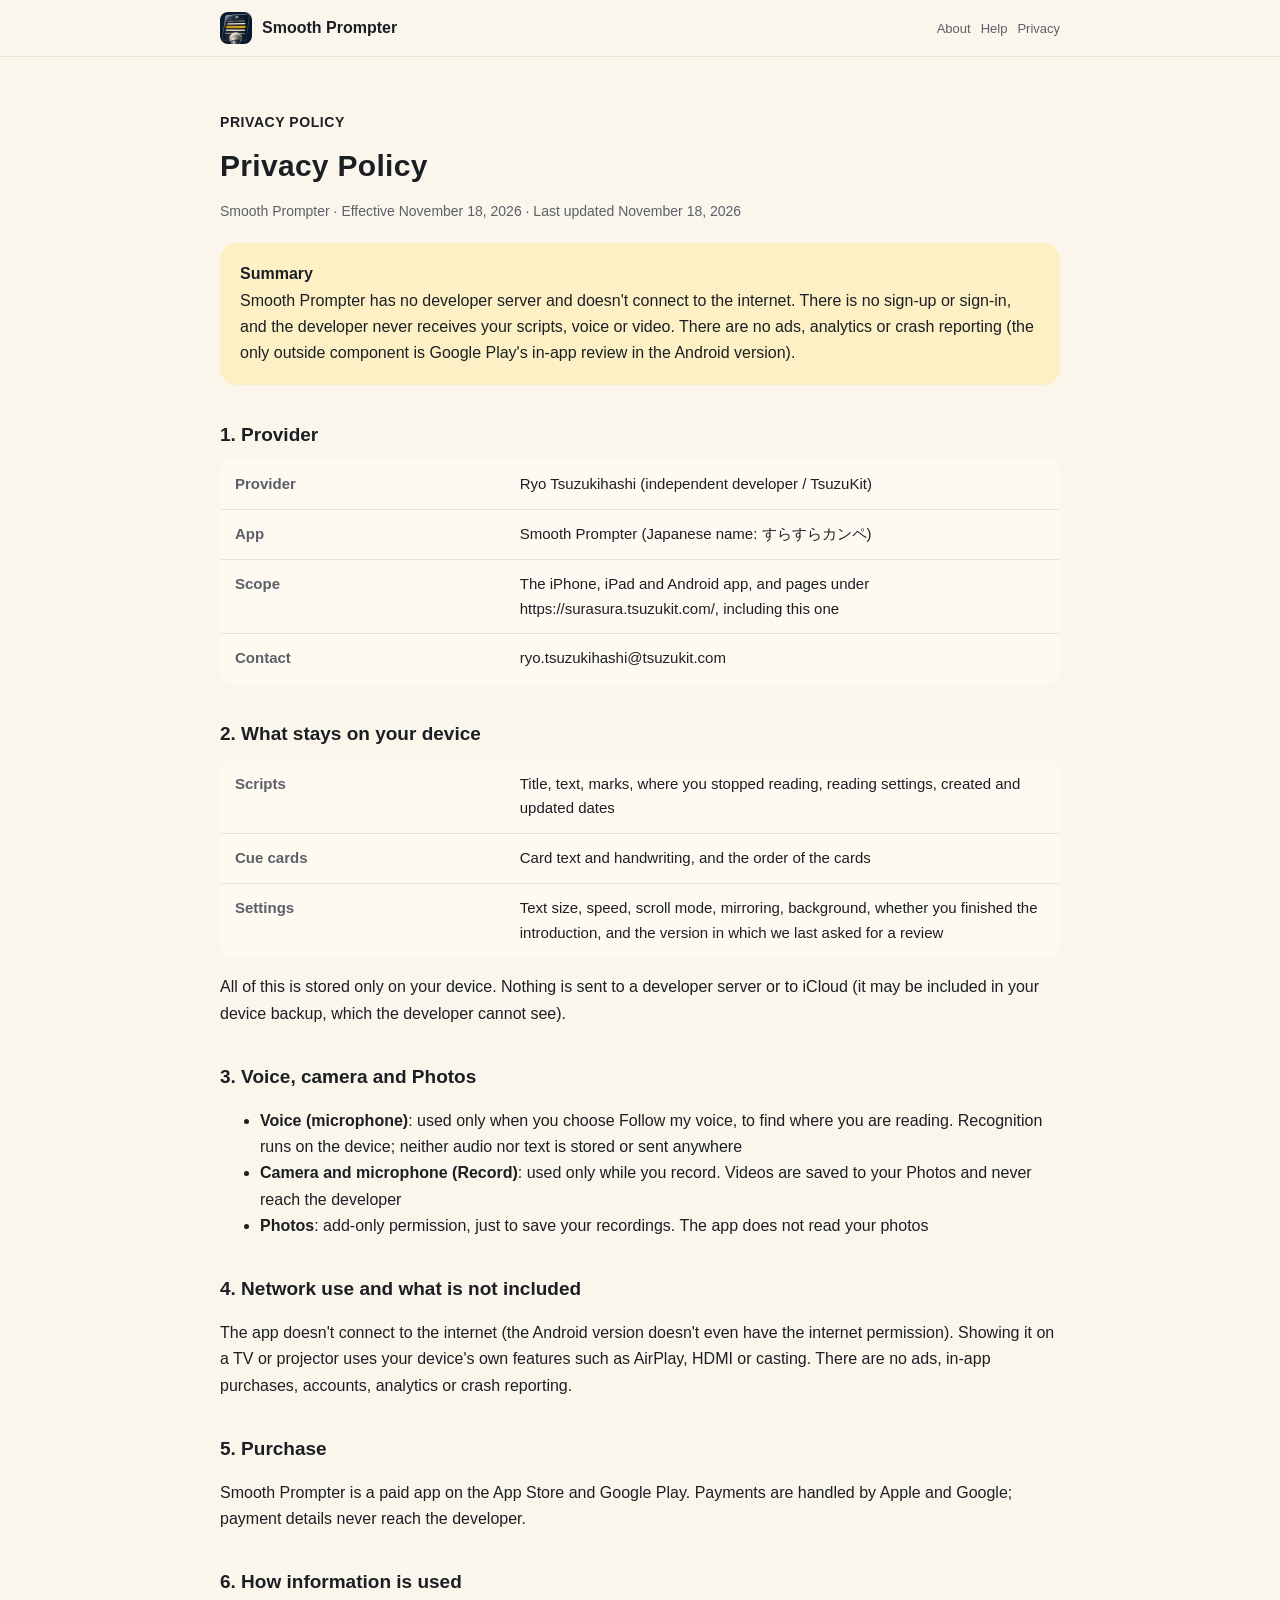
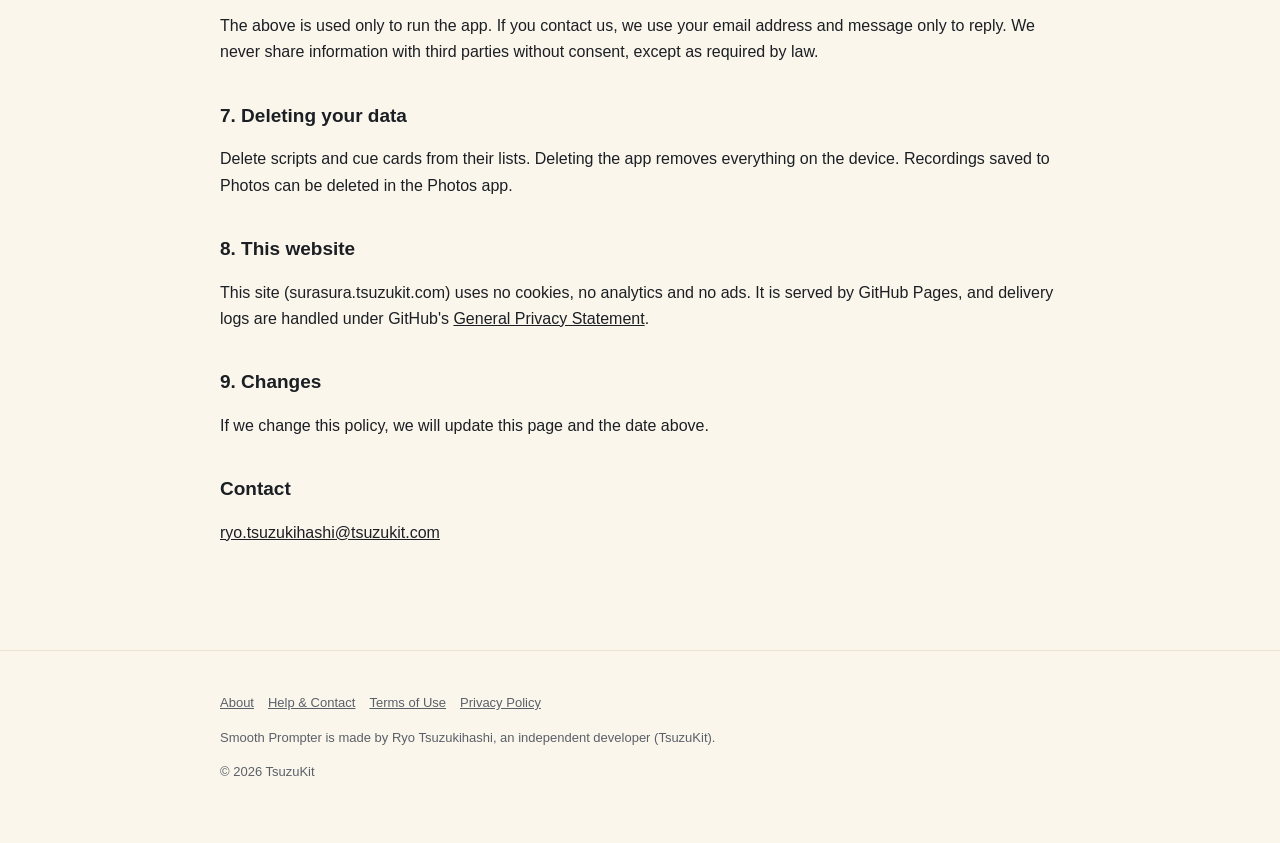
==== privacy.html @ 14851911 "すらすらカンペのサイトを公開" ====
<!DOCTYPE html>
<html lang="ja" data-title-ja="プライバシーポリシー - すらすらカンペ" data-title-en="Privacy Policy - Smooth Prompter">
<head>
<meta charset="UTF-8">
<meta name="viewport" content="width=device-width, initial-scale=1">
<script>(function(){var l=navigator.languages&&navigator.languages.length?navigator.languages:[navigator.language||"ja"],p="en";for(var i=0;i<l.length;i++){var c=String(l[i]).toLowerCase();if(c.indexOf("ja")===0){p="ja";break}if(c.indexOf("en")===0){p="en";break}}var d=document.documentElement;d.lang=p;var t=d.getAttribute("data-title-"+p);if(t){document.title=t}})();</script>
<title>プライバシーポリシー - すらすらカンペ</title>
<meta name="description" content="すらすらカンペのプライバシーポリシー。開発者は個人情報を集めません。原稿・カンペ・設定は端末の中だけに置き、声の聞き取りも端末の中で行います。 / Privacy Policy for Smooth Prompter. The developer collects no personal information. Scripts, cue cards and settings stay on your device, and voice following runs on the device.">
<meta property="og:title" content="プライバシーポリシー - すらすらカンペ">
<meta property="og:description" content="すらすらカンペのプライバシーポリシー。開発者は個人情報を集めません。原稿・カンペ・設定は端末の中だけに置き、声の聞き取りも端末の中で行います。">
<meta property="og:type" content="website">
<meta property="og:url" content="https://surasura.tsuzukit.com/privacy.html">
<meta property="og:image" content="https://surasura.tsuzukit.com/assets/og.jpg">
<link rel="icon" href="assets/icon.png">
<link rel="apple-touch-icon" href="assets/icon.png">
<link rel="stylesheet" href="style.css">
</head>
<body>
<div data-l="ja" lang="ja">
<header class="site"><div class="wrap">
<a class="brand" href="./"><img src="assets/icon.png" alt="" width="32" height="32">すらすらカンペ</a>
<nav class="site"><a href="./">紹介</a><a href="support.html">使い方</a><a href="privacy.html">プライバシー</a></nav>
</div></header>
<main class="wrap">
<article class="doc">
<p class="eyebrow">PRIVACY POLICY</p>
<h1>プライバシーポリシー</h1>
<p class="meta">すらすらカンペ／制定日 2026年11月18日／改定日 2026年11月18日</p>
<div class="summary"><strong>このポリシーの要旨</strong><br>すらすらカンペは、開発者のサーバーを持たず、通信もしないアプリです。アカウント登録やログインはなく、開発者があなたの原稿・声・映像を受け取ることはありません。広告、分析ツール、クラッシュを報告する仕組みは入れていません（外部の部品は、Android 版で評価のお願いの枠を出す Google Play のアプリ内レビューだけです）。</div>
<h2>1. 提供者</h2>
<table>
<tr><th>提供者</th><td>續橋涼（個人開発者 / TsuzuKit）</td></tr>
<tr><th>アプリ名</th><td>すらすらカンペ（英語名 Smooth Prompter）</td></tr>
<tr><th>対象</th><td>iPhone・iPad・Android 向けアプリと、このページを含む https://surasura.tsuzukit.com/ 配下のページ</td></tr>
<tr><th>連絡先</th><td>ryo.tsuzukihashi@tsuzukit.com</td></tr>
</table>
<h2>2. 端末の中で扱うもの</h2>
<table>
<tr><th>原稿</th><td>題・本文・印・最後に読んだ位置・読む設定・作った日と直した日</td></tr>
<tr><th>カンペ</th><td>カードの字と手書きの絵、カードの並び</td></tr>
<tr><th>アプリの設定</th><td>字の大きさ・速さ・流し方・反転・地の色・案内を終えたかどうか・レビューのお願いを出した版</td></tr>
</table>
<p>これらは端末の中にだけ保存します。開発者のサーバーや iCloud には送りません（端末のバックアップに入ることはありますが、開発者は見られません）。</p>
<h2>3. 声・カメラ・写真</h2>
<ul>
<li><strong>声（マイク）</strong>: ［声に合わせる］を選んだときだけ、読んでいる所を知るために聞き取ります。聞き取りは端末の中だけで行い、声も文字も保存せず、外へ送りません</li>
<li><strong>カメラとマイク（撮る）</strong>: ［撮る］で録画するあいだだけ使います。撮った動画は端末の写真に保存し、開発者には届きません</li>
<li><strong>写真</strong>: 撮った動画を保存するためだけに、追加の許可を求めます。写真を読むことはしません</li>
</ul>
<h2>4. 通信と、入れていないもの</h2>
<p>本アプリは通信をしません（Android 版はインターネットの権限も持ちません）。テレビやプロジェクターへの表示は、AirPlay・HDMI・キャストなど端末の機能で行います。広告・アプリ内課金・アカウント登録・分析ツール・クラッシュの報告は入れていません。</p>
<h2>5. 購入</h2>
<p>本アプリは App Store と Google Play の有料アプリです。お支払いは Apple・Google が処理し、支払いの情報は開発者には届きません。</p>
<h2>6. 情報を使う目的</h2>
<p>上のものは、アプリを動かすためだけに使います。お問い合わせをいただいたときは、メールアドレスと内容をお返事のためだけに使います。法令にもとづく場合を除き、本人の同意なく第三者に渡すことはありません。</p>
<h2>7. 消したいとき</h2>
<p>原稿とカンペは一覧から消せます。アプリを消すと、端末の中のものはすべて消えます。写真に保存した動画は、写真のアプリから消せます。</p>
<h2>8. このウェブサイトについて</h2>
<p>このサイト（surasura.tsuzukit.com）は、Cookie も、アクセスを計測する仕組みも、広告も使っていません。サイトは GitHub Pages で配信しており、配信の記録は GitHub の <a href="https://docs.github.com/ja/site-policy/privacy-policies/github-general-privacy-statement">プライバシーについての声明</a> に沿って扱われます。</p>
<h2>9. 改定</h2>
<p>このポリシーを変えるときは、このページを書きかえ、上の改定日を新しくします。</p>
<h2>お問い合わせ</h2>
<p><a href="mailto:ryo.tsuzukihashi@tsuzukit.com">ryo.tsuzukihashi@tsuzukit.com</a></p>
</article>
</main>
<footer class="site"><div class="wrap">
<p><a href="./">紹介</a><a href="support.html">使い方とお問い合わせ</a><a href="terms.html">利用規約</a><a href="privacy.html">プライバシーポリシー</a></p>
<p>すらすらカンペは、個人開発者の續橋涼（TsuzuKit）が作っているアプリです。</p>
<p>© 2026 TsuzuKit</p>
</div></footer>
</div>
<div data-l="en" lang="en">
<header class="site"><div class="wrap">
<a class="brand" href="./"><img src="assets/icon.png" alt="" width="32" height="32">Smooth Prompter</a>
<nav class="site"><a href="./">About</a><a href="support.html">Help</a><a href="privacy.html">Privacy</a></nav>
</div></header>
<main class="wrap">
<article class="doc">
<p class="eyebrow">PRIVACY POLICY</p>
<h1>Privacy Policy</h1>
<p class="meta">Smooth Prompter · Effective November 18, 2026 · Last updated November 18, 2026</p>
<div class="summary"><strong>Summary</strong><br>Smooth Prompter has no developer server and doesn't connect to the internet. There is no sign-up or sign-in, and the developer never receives your scripts, voice or video. There are no ads, analytics or crash reporting (the only outside component is Google Play's in-app review in the Android version).</div>
<h2>1. Provider</h2>
<table>
<tr><th>Provider</th><td>Ryo Tsuzukihashi (independent developer / TsuzuKit)</td></tr>
<tr><th>App</th><td>Smooth Prompter (Japanese name: すらすらカンペ)</td></tr>
<tr><th>Scope</th><td>The iPhone, iPad and Android app, and pages under https://surasura.tsuzukit.com/, including this one</td></tr>
<tr><th>Contact</th><td>ryo.tsuzukihashi@tsuzukit.com</td></tr>
</table>
<h2>2. What stays on your device</h2>
<table>
<tr><th>Scripts</th><td>Title, text, marks, where you stopped reading, reading settings, created and updated dates</td></tr>
<tr><th>Cue cards</th><td>Card text and handwriting, and the order of the cards</td></tr>
<tr><th>Settings</th><td>Text size, speed, scroll mode, mirroring, background, whether you finished the introduction, and the version in which we last asked for a review</td></tr>
</table>
<p>All of this is stored only on your device. Nothing is sent to a developer server or to iCloud (it may be included in your device backup, which the developer cannot see).</p>
<h2>3. Voice, camera and Photos</h2>
<ul>
<li><strong>Voice (microphone)</strong>: used only when you choose Follow my voice, to find where you are reading. Recognition runs on the device; neither audio nor text is stored or sent anywhere</li>
<li><strong>Camera and microphone (Record)</strong>: used only while you record. Videos are saved to your Photos and never reach the developer</li>
<li><strong>Photos</strong>: add-only permission, just to save your recordings. The app does not read your photos</li>
</ul>
<h2>4. Network use and what is not included</h2>
<p>The app doesn't connect to the internet (the Android version doesn't even have the internet permission). Showing it on a TV or projector uses your device's own features such as AirPlay, HDMI or casting. There are no ads, in-app purchases, accounts, analytics or crash reporting.</p>
<h2>5. Purchase</h2>
<p>Smooth Prompter is a paid app on the App Store and Google Play. Payments are handled by Apple and Google; payment details never reach the developer.</p>
<h2>6. How information is used</h2>
<p>The above is used only to run the app. If you contact us, we use your email address and message only to reply. We never share information with third parties without consent, except as required by law.</p>
<h2>7. Deleting your data</h2>
<p>Delete scripts and cue cards from their lists. Deleting the app removes everything on the device. Recordings saved to Photos can be deleted in the Photos app.</p>
<h2>8. This website</h2>
<p>This site (surasura.tsuzukit.com) uses no cookies, no analytics and no ads. It is served by GitHub Pages, and delivery logs are handled under GitHub's <a href="https://docs.github.com/en/site-policy/privacy-policies/github-general-privacy-statement">General Privacy Statement</a>.</p>
<h2>9. Changes</h2>
<p>If we change this policy, we will update this page and the date above.</p>
<h2>Contact</h2>
<p><a href="mailto:ryo.tsuzukihashi@tsuzukit.com">ryo.tsuzukihashi@tsuzukit.com</a></p>
</article>
</main>
<footer class="site"><div class="wrap">
<p><a href="./">About</a><a href="support.html">Help & Contact</a><a href="terms.html">Terms of Use</a><a href="privacy.html">Privacy Policy</a></p>
<p>Smooth Prompter is made by Ryo Tsuzukihashi, an independent developer (TsuzuKit).</p>
<p>© 2026 TsuzuKit</p>
</div></footer>
</div>
</body>
</html>
---- style.css ----
/* すらすらカンペ — 生成りの地・炭の文字・山吹の読む位置の線（アプリの Theme と同じ。山吹は印だけ。押すものは炭） */
:root {
  --paper: #fbf6ec; --card: #fffaf1; --ink: #1b1f24; --sub: #5b6068; --line: #ece3d2;
  --vermilion: #1b1f24; --vermilion-soft: #fdf0c4; --navy: #1b1f24; --correct: #8a6a00;
}
@media (prefers-color-scheme: dark) {
  :root { --paper: #111418; --card: #1a1e24; --ink: #fbf6ec; --sub: #b4b8bf; --line: #2b3038;
    --vermilion: #f2b705; --vermilion-soft: #3a3010; --navy: #fbf6ec; --correct: #f2b705; }
}
* { box-sizing: border-box; }
html { -webkit-text-size-adjust: 100%; }
body { margin: 0; background: var(--paper); color: var(--ink); line-height: 1.8;
  font-family: -apple-system, BlinkMacSystemFont, "Hiragino Sans", "Hiragino Kaku Gothic ProN", "Noto Sans JP", sans-serif; }
a { color: var(--navy); }
.wrap { max-width: 880px; margin: 0 auto; padding: 0 20px; }
header.site { border-bottom: 1px solid var(--line); background: var(--paper); position: sticky; top: 0; z-index: 5; }
header.site .wrap { display: flex; align-items: center; gap: 16px; min-height: 56px; }
.brand { display: flex; align-items: center; gap: 10px; font-weight: 800; text-decoration: none; color: var(--ink); margin-right: auto; }
.brand img { width: 32px; height: 32px; border-radius: 8px; }
nav.site a { font-size: 14px; text-decoration: none; color: var(--sub); margin-left: 14px; white-space: nowrap; }
nav.site a:hover { color: var(--ink); }
.hero { padding: 56px 0 40px; display: grid; gap: 32px; align-items: center; }
@media (min-width: 760px) { .hero { grid-template-columns: 1.1fr 0.9fr; } }
.eyebrow { color: var(--vermilion); font-weight: 700; font-size: 14px; letter-spacing: 0.04em; }
h1 { font-size: clamp(30px, 6vw, 46px); line-height: 1.35; margin: 8px 0 16px; letter-spacing: 0.01em; }
h2 { font-size: 24px; margin: 56px 0 16px; line-height: 1.5; }
h3 { font-size: 17px; margin: 0 0 6px; }
.lead { font-size: 17px; color: var(--sub); }
.cta { display: inline-block; margin-top: 20px; background: var(--vermilion); color: #ffffff; font-weight: 700; text-decoration: none;
  padding: 14px 26px; border-radius: 16px; }
.note { font-size: 13px; color: var(--sub); }
.hero img { width: 100%; max-width: 320px; height: auto; justify-self: center; }
.grid { display: grid; gap: 14px; }
@media (min-width: 700px) { .grid.two { grid-template-columns: 1fr 1fr; } .grid.three { grid-template-columns: repeat(3, 1fr); } }
.card { background: var(--card); border: 1px solid var(--line); border-radius: 18px; padding: 20px; }
.card.em { background: var(--vermilion-soft); border-color: transparent; }
.steps { counter-reset: step; }
.steps .card { position: relative; padding-left: 62px; }
.steps .card::before { counter-increment: step; content: counter(step); position: absolute; left: 18px; top: 18px; width: 32px; height: 32px;
  border-radius: 50%; border: 2.5px solid var(--vermilion); color: var(--vermilion); font-weight: 800; display: grid; place-items: center; }
table { width: 100%; border-collapse: collapse; background: var(--card); border: 1px solid var(--line); border-radius: 14px; overflow: hidden; }
th, td { text-align: left; padding: 12px 14px; border-bottom: 1px solid var(--line); vertical-align: top; font-size: 15px; }
th { width: 34%; color: var(--sub); font-weight: 600; }
tr:last-child th, tr:last-child td { border-bottom: none; }
.doc { padding: 40px 0 24px; }
.doc h1 { font-size: 30px; }
.doc h2 { font-size: 19px; margin: 36px 0 10px; }
.doc .meta { color: var(--sub); font-size: 14px; }
.doc .summary { background: var(--vermilion-soft); border-radius: 16px; padding: 18px 20px; margin: 20px 0; }
details { background: var(--card); border: 1px solid var(--line); border-radius: 14px; padding: 14px 18px; }
details + details { margin-top: 10px; }
summary { font-weight: 700; cursor: pointer; }
footer.site { border-top: 1px solid var(--line); margin-top: 64px; padding: 28px 0 48px; color: var(--sub); font-size: 13px; }
footer.site a { color: var(--sub); margin-right: 14px; }
.qid { font-family: ui-monospace, SFMono-Regular, Menlo, monospace; background: var(--card); border: 1px solid var(--line);
  border-radius: 8px; padding: 2px 8px; }
/* 端末の言語に合うほうだけ見せる（build.py が両方を1ページに入れる） */
html[lang="ja"] [data-l="en"], html[lang="en"] [data-l="ja"] { display: none; }
[lang="en"] { line-height: 1.65; }
[lang="en"] h1 { line-height: 1.2; }
[lang="en"] nav.site a { font-size: 13px; margin-left: 10px; }
@media (max-width: 480px) { nav.site a { font-size: 12px; margin-left: 8px; } header.site .wrap { gap: 4px; } .brand { gap: 7px; font-size: 15px; } }
.brand { white-space: nowrap; flex-shrink: 0; }
/* 幅の狭い画面では、上の帯の「紹介」を出さない（左のアプリ名が同じ行き先） */
@media (max-width: 480px) { nav.site a:first-child { display: none; } }
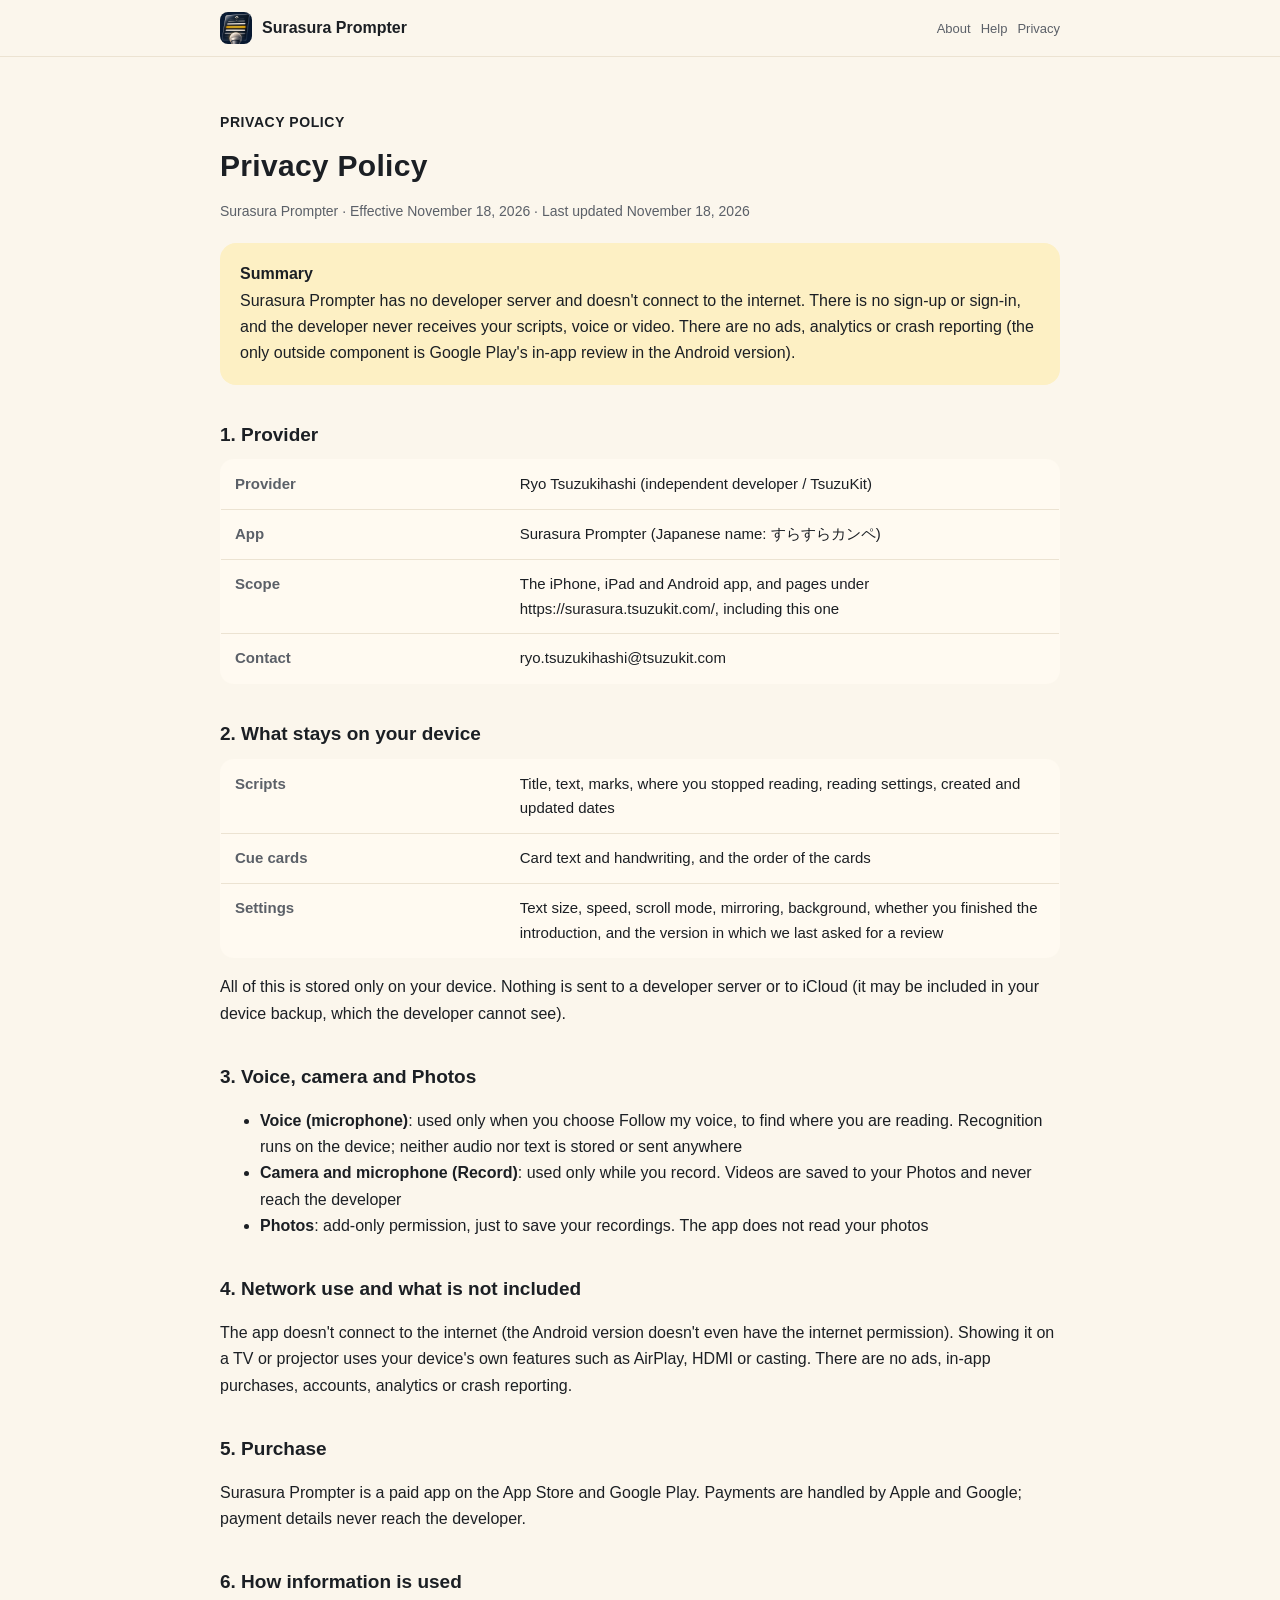
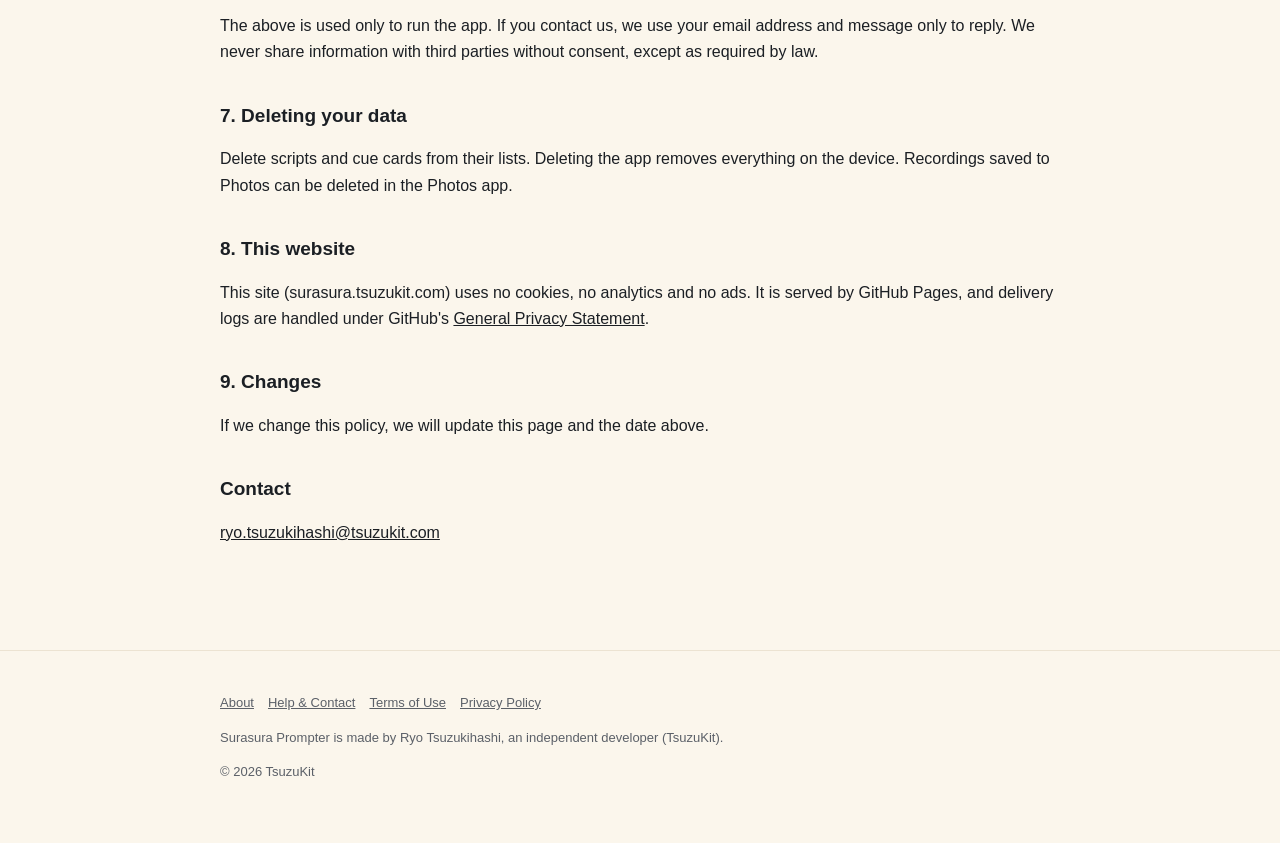
==== commit 08b52f54: "英語の名前を Surasura Prompter に" ====
--- a/privacy.html
+++ b/privacy.html
@@ -1,11 +1,11 @@
 <!DOCTYPE html>
-<html lang="ja" data-title-ja="プライバシーポリシー - すらすらカンペ" data-title-en="Privacy Policy - Smooth Prompter">
+<html lang="ja" data-title-ja="プライバシーポリシー - すらすらカンペ" data-title-en="Privacy Policy - Surasura Prompter">
 <head>
 <meta charset="UTF-8">
 <meta name="viewport" content="width=device-width, initial-scale=1">
 <script>(function(){var l=navigator.languages&&navigator.languages.length?navigator.languages:[navigator.language||"ja"],p="en";for(var i=0;i<l.length;i++){var c=String(l[i]).toLowerCase();if(c.indexOf("ja")===0){p="ja";break}if(c.indexOf("en")===0){p="en";break}}var d=document.documentElement;d.lang=p;var t=d.getAttribute("data-title-"+p);if(t){document.title=t}})();</script>
 <title>プライバシーポリシー - すらすらカンペ</title>
-<meta name="description" content="すらすらカンペのプライバシーポリシー。開発者は個人情報を集めません。原稿・カンペ・設定は端末の中だけに置き、声の聞き取りも端末の中で行います。 / Privacy Policy for Smooth Prompter. The developer collects no personal information. Scripts, cue cards and settings stay on your device, and voice following runs on the device.">
+<meta name="description" content="すらすらカンペのプライバシーポリシー。開発者は個人情報を集めません。原稿・カンペ・設定は端末の中だけに置き、声の聞き取りも端末の中で行います。 / Privacy Policy for Surasura Prompter. The developer collects no personal information. Scripts, cue cards and settings stay on your device, and voice following runs on the device.">
 <meta property="og:title" content="プライバシーポリシー - すらすらカンペ">
 <meta property="og:description" content="すらすらカンペのプライバシーポリシー。開発者は個人情報を集めません。原稿・カンペ・設定は端末の中だけに置き、声の聞き取りも端末の中で行います。">
 <meta property="og:type" content="website">
@@ -30,7 +30,7 @@
 <h2>1. 提供者</h2>
 <table>
 <tr><th>提供者</th><td>續橋涼（個人開発者 / TsuzuKit）</td></tr>
-<tr><th>アプリ名</th><td>すらすらカンペ（英語名 Smooth Prompter）</td></tr>
+<tr><th>アプリ名</th><td>すらすらカンペ（英語名 Surasura Prompter）</td></tr>
 <tr><th>対象</th><td>iPhone・iPad・Android 向けアプリと、このページを含む https://surasura.tsuzukit.com/ 配下のページ</td></tr>
 <tr><th>連絡先</th><td>ryo.tsuzukihashi@tsuzukit.com</td></tr>
 </table>
@@ -71,19 +71,19 @@
 </div>
 <div data-l="en" lang="en">
 <header class="site"><div class="wrap">
-<a class="brand" href="./"><img src="assets/icon.png" alt="" width="32" height="32">Smooth Prompter</a>
+<a class="brand" href="./"><img src="assets/icon.png" alt="" width="32" height="32">Surasura Prompter</a>
 <nav class="site"><a href="./">About</a><a href="support.html">Help</a><a href="privacy.html">Privacy</a></nav>
 </div></header>
 <main class="wrap">
 <article class="doc">
 <p class="eyebrow">PRIVACY POLICY</p>
 <h1>Privacy Policy</h1>
-<p class="meta">Smooth Prompter · Effective November 18, 2026 · Last updated November 18, 2026</p>
-<div class="summary"><strong>Summary</strong><br>Smooth Prompter has no developer server and doesn't connect to the internet. There is no sign-up or sign-in, and the developer never receives your scripts, voice or video. There are no ads, analytics or crash reporting (the only outside component is Google Play's in-app review in the Android version).</div>
+<p class="meta">Surasura Prompter · Effective November 18, 2026 · Last updated November 18, 2026</p>
+<div class="summary"><strong>Summary</strong><br>Surasura Prompter has no developer server and doesn't connect to the internet. There is no sign-up or sign-in, and the developer never receives your scripts, voice or video. There are no ads, analytics or crash reporting (the only outside component is Google Play's in-app review in the Android version).</div>
 <h2>1. Provider</h2>
 <table>
 <tr><th>Provider</th><td>Ryo Tsuzukihashi (independent developer / TsuzuKit)</td></tr>
-<tr><th>App</th><td>Smooth Prompter (Japanese name: すらすらカンペ)</td></tr>
+<tr><th>App</th><td>Surasura Prompter (Japanese name: すらすらカンペ)</td></tr>
 <tr><th>Scope</th><td>The iPhone, iPad and Android app, and pages under https://surasura.tsuzukit.com/, including this one</td></tr>
 <tr><th>Contact</th><td>ryo.tsuzukihashi@tsuzukit.com</td></tr>
 </table>
@@ -103,7 +103,7 @@
 <h2>4. Network use and what is not included</h2>
 <p>The app doesn't connect to the internet (the Android version doesn't even have the internet permission). Showing it on a TV or projector uses your device's own features such as AirPlay, HDMI or casting. There are no ads, in-app purchases, accounts, analytics or crash reporting.</p>
 <h2>5. Purchase</h2>
-<p>Smooth Prompter is a paid app on the App Store and Google Play. Payments are handled by Apple and Google; payment details never reach the developer.</p>
+<p>Surasura Prompter is a paid app on the App Store and Google Play. Payments are handled by Apple and Google; payment details never reach the developer.</p>
 <h2>6. How information is used</h2>
 <p>The above is used only to run the app. If you contact us, we use your email address and message only to reply. We never share information with third parties without consent, except as required by law.</p>
 <h2>7. Deleting your data</h2>
@@ -118,7 +118,7 @@
 </main>
 <footer class="site"><div class="wrap">
 <p><a href="./">About</a><a href="support.html">Help & Contact</a><a href="terms.html">Terms of Use</a><a href="privacy.html">Privacy Policy</a></p>
-<p>Smooth Prompter is made by Ryo Tsuzukihashi, an independent developer (TsuzuKit).</p>
+<p>Surasura Prompter is made by Ryo Tsuzukihashi, an independent developer (TsuzuKit).</p>
 <p>© 2026 TsuzuKit</p>
 </div></footer>
 </div>
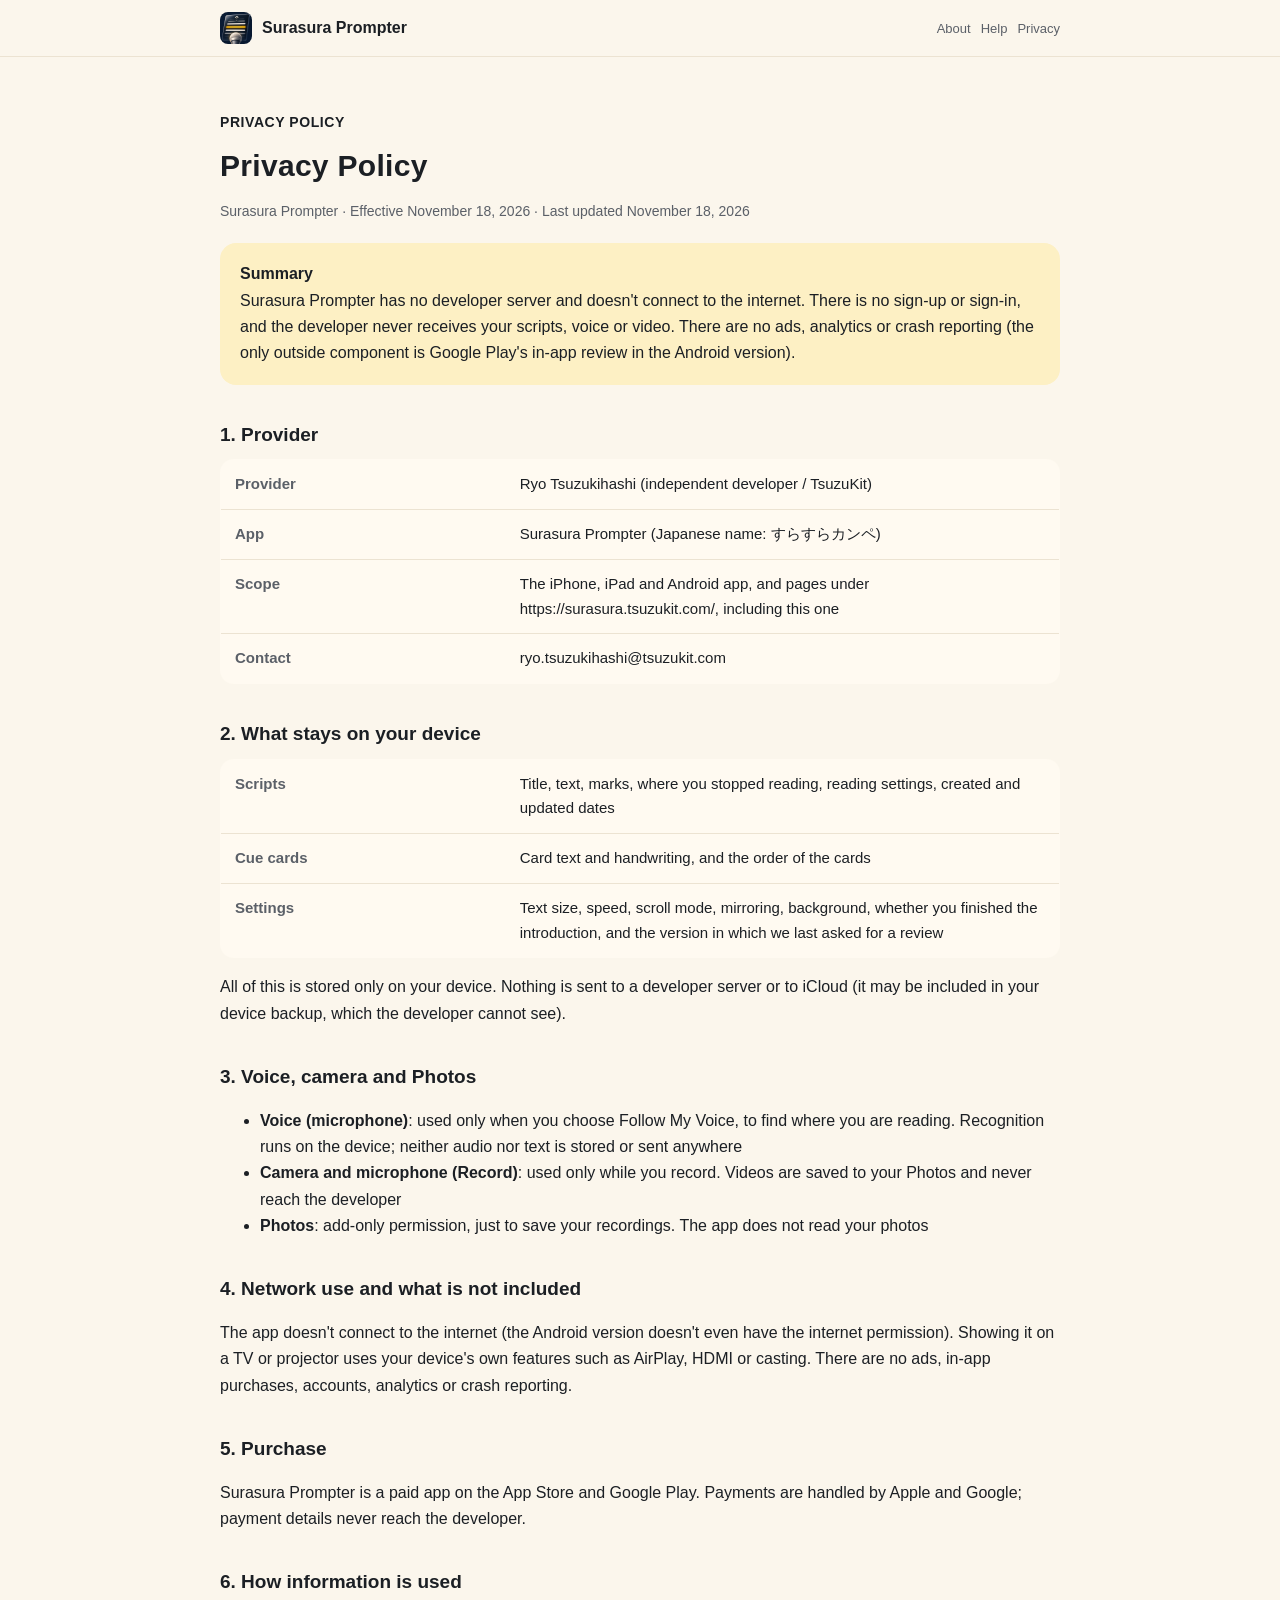
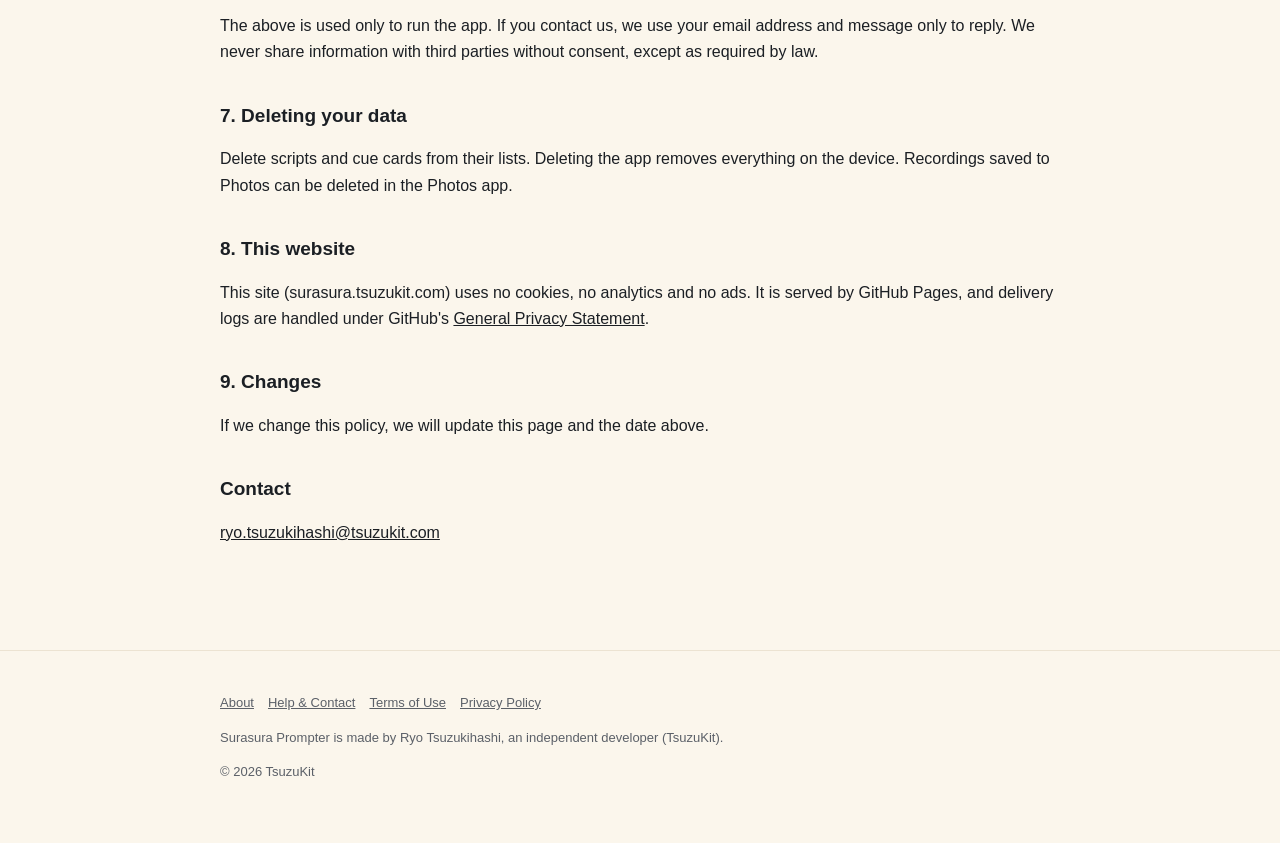
==== commit cd431cfe: "英語の語を画面に合わせた（Steady Scroll・Follow My Voice・By Hand・Bold）" ====
--- a/privacy.html
+++ b/privacy.html
@@ -96,7 +96,7 @@
 <p>All of this is stored only on your device. Nothing is sent to a developer server or to iCloud (it may be included in your device backup, which the developer cannot see).</p>
 <h2>3. Voice, camera and Photos</h2>
 <ul>
-<li><strong>Voice (microphone)</strong>: used only when you choose Follow my voice, to find where you are reading. Recognition runs on the device; neither audio nor text is stored or sent anywhere</li>
+<li><strong>Voice (microphone)</strong>: used only when you choose Follow My Voice, to find where you are reading. Recognition runs on the device; neither audio nor text is stored or sent anywhere</li>
 <li><strong>Camera and microphone (Record)</strong>: used only while you record. Videos are saved to your Photos and never reach the developer</li>
 <li><strong>Photos</strong>: add-only permission, just to save your recordings. The app does not read your photos</li>
 </ul>
